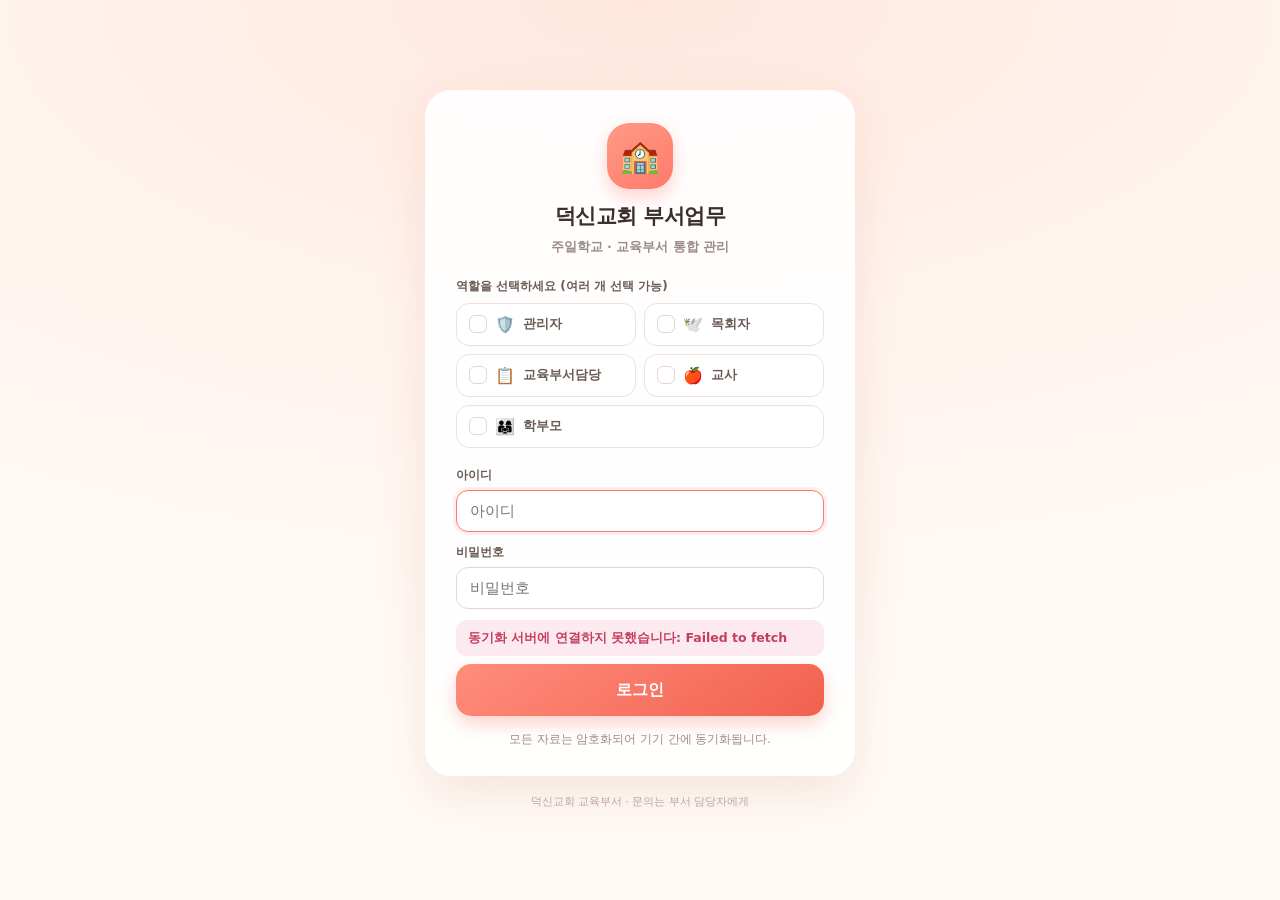
==== edu/index.html @ bff63a66 "덕신교회 부서업무 웹앱(/edu) 추가 — 5개 역할·출석·주일보고·알림장·구글 시트 암호화 동기화" ====
<!doctype html>
<html lang="ko">
<head>
<meta charset="utf-8">
<meta name="viewport" content="width=device-width, initial-scale=1, viewport-fit=cover, maximum-scale=5">
<meta name="theme-color" content="#fff4ee">
<meta name="description" content="덕신교회 주일학교·교육부서 통합 관리 — 출석, 주일보고, 알림장, 부서 일정">
<meta name="apple-mobile-web-app-capable" content="yes">
<meta name="apple-mobile-web-app-status-bar-style" content="default">
<meta name="apple-mobile-web-app-title" content="덕신교회 부서업무">
<title>덕신교회 부서업무</title>
<link rel="manifest" href="manifest.json">
<link rel="icon" href="icons/favicon-32.png" sizes="32x32">
<link rel="apple-touch-icon" href="icons/apple-touch-icon.png">
<link rel="stylesheet" href="style.css">
</head>
<body>
<div id="root"></div>
<div id="modalRoot" style="display:none"></div>
<div id="toastWrap"></div>
<script>window.__EDU_SYNC_URL__ = 'https://script.google.com/macros/s/AKfycbx6LAfuhJ_TnfcWdbBiyYJFxmAkyymAB3pSGFXQozoBGJNsmBZpGsM1NhG3ME5XgTzm/exec';</script>
<script src="core.js"></script>
<script src="ui.js"></script>
<script src="app.js"></script>
</body>
</html>
---- edu/style.css ----
/* 덕신교회 부서업무 — 화면 스타일 (따뜻하고 친근한 톤) */
:root {
  --coral: #ff7a6b;
  --coral-d: #f2604f;
  --coral-s: #ffe9e3;
  --peach: #fff4ee;
  --cream: #fffaf6;
  --ink: #3a2f2b;
  --ink2: #6b5b54;
  --muted: #9a8c85;
  --line: #f0e2da;
  --line2: #e7d6cc;
  --white: #fff;
  --mint: #3fae7a;
  --mint-s: #e7f7ee;
  --sky: #4a8fd4;
  --sky-s: #e8f2fc;
  --amber: #e0a12b;
  --amber-s: #fdf3dd;
  --violet: #8b6fd4;
  --violet-s: #f0ebfc;
  --rose: #e05a7a;
  --rose-s: #fdeaf0;
  --shadow: 0 6px 20px rgba(190, 120, 95, .10);
  --shadow-s: 0 2px 8px rgba(190, 120, 95, .08);
  --r: 18px;
  --r-s: 12px;
  --safe-b: env(safe-area-inset-bottom, 0px);
}

* { box-sizing: border-box; -webkit-tap-highlight-color: transparent; }
html, body { margin: 0; padding: 0; }
body {
  font-family: 'Pretendard', -apple-system, BlinkMacSystemFont, 'Apple SD Gothic Neo', 'Malgun Gothic', 'Noto Sans KR', system-ui, sans-serif;
  background: var(--cream);
  color: var(--ink);
  font-size: 15px;
  line-height: 1.5;
  -webkit-font-smoothing: antialiased;
  word-break: keep-all;
}
button, input, select, textarea { font-family: inherit; font-size: inherit; color: inherit; }
button { cursor: pointer; border: 0; background: none; }
a { color: var(--coral-d); }
h1, h2, h3, h4 { margin: 0; font-weight: 800; letter-spacing: -.3px; }
input, select, textarea {
  width: 100%; border: 1.5px solid var(--line2); border-radius: 12px; background: #fff;
  padding: 11px 13px; font-size: 15px; outline: none; transition: .15s;
}
input:focus, select:focus, textarea:focus { border-color: var(--coral); box-shadow: 0 0 0 3px rgba(255, 122, 107, .12); }
textarea { resize: vertical; min-height: 78px; line-height: 1.6; }
select { appearance: none; background-image: url("data:image/svg+xml,%3Csvg xmlns='http://www.w3.org/2000/svg' width='12' height='8'%3E%3Cpath d='M1 1l5 5 5-5' stroke='%239a8c85' stroke-width='1.8' fill='none' stroke-linecap='round'/%3E%3C/svg%3E"); background-repeat: no-repeat; background-position: right 13px center; padding-right: 34px; }

/* ---------- 로그인 ---------- */
.login-wrap {
  min-height: 100vh; min-height: 100dvh; display: flex; flex-direction: column; align-items: center; justify-content: center;
  padding: 28px 18px calc(28px + var(--safe-b));
  background: radial-gradient(120% 80% at 50% 0%, #ffe7dd 0%, #fff4ee 45%, #fffaf6 100%);
}
.login-card {
  width: 100%; max-width: 430px; background: rgba(255, 255, 255, .92); border-radius: 26px;
  box-shadow: 0 18px 50px rgba(196, 118, 92, .16); padding: 26px 22px 22px; border: 1px solid #fff;
}
.login-brand { text-align: center; margin-bottom: 20px; }
.login-logo {
  width: 66px; height: 66px; border-radius: 22px; margin: 0 auto 12px; display: grid; place-items: center;
  background: linear-gradient(145deg, #ff9a86, #ff7a6b); color: #fff; font-size: 32px;
  box-shadow: 0 8px 18px rgba(255, 122, 107, .32);
}
.login-brand h1 { font-size: 21px; letter-spacing: -.6px; }
.login-brand p { margin: 5px 0 0; font-size: 12.8px; color: var(--muted); font-weight: 600; }
.role-pick { margin: 16px 0 18px; }
.role-pick .lbl { font-size: 12px; font-weight: 800; color: var(--ink2); margin-bottom: 8px; display: block; }
.role-grid { display: grid; grid-template-columns: repeat(2, 1fr); gap: 8px; }
.role-opt {
  display: flex; align-items: center; gap: 8px; padding: 11px 12px; border-radius: 13px;
  border: 1.6px solid var(--line); background: #fff; font-size: 13px; font-weight: 700; color: var(--ink2);
  transition: .14s;
}
.role-opt .ck {
  width: 18px; height: 18px; border-radius: 6px; border: 1.8px solid var(--line2); display: grid; place-items: center;
  font-size: 11px; color: transparent; flex: 0 0 auto; background: #fff;
}
.role-opt .em { font-size: 16px; }
.role-opt.on { border-color: var(--coral); background: var(--coral-s); color: var(--coral-d); }
.role-opt.on .ck { background: var(--coral); border-color: var(--coral); color: #fff; }
.role-opt:last-child:nth-child(odd) { grid-column: span 2; }
.login-field { margin-bottom: 11px; position: relative; }
.login-field label { font-size: 12px; font-weight: 800; color: var(--ink2); display: block; margin-bottom: 6px; }
.login-btn {
  width: 100%; height: 52px; margin-top: 8px; border-radius: 15px; font-size: 16px; font-weight: 800; color: #fff;
  background: linear-gradient(145deg, #ff8d7c, #f2604f); box-shadow: 0 8px 18px rgba(242, 96, 79, .28);
  transition: .15s;
}
.login-btn:active { transform: translateY(1px); }
.login-btn[disabled] { opacity: .65; }
.login-note { margin-top: 14px; font-size: 11.5px; color: var(--muted); text-align: center; line-height: 1.6; }
.login-err {
  margin-top: 10px; background: var(--rose-s); color: #c33e5f; border-radius: 11px; padding: 9px 12px;
  font-size: 12.5px; font-weight: 700; display: none;
}
.login-err.show { display: block; }
.login-foot { margin-top: 18px; font-size: 11px; color: #b9a9a1; text-align: center; }

/* ---------- 앱 껍데기 ---------- */
.app { min-height: 100vh; min-height: 100dvh; display: flex; flex-direction: column; background: var(--cream); }
.appbar {
  position: sticky; top: 0; z-index: 40; background: rgba(255, 250, 246, .94); backdrop-filter: blur(12px);
  border-bottom: 1px solid var(--line); padding: 10px 14px; display: flex; align-items: center; gap: 10px;
  padding-top: calc(10px + env(safe-area-inset-top, 0px));
}
.appbar .mark {
  width: 34px; height: 34px; border-radius: 11px; display: grid; place-items: center; font-size: 17px;
  background: linear-gradient(145deg, #ff9a86, #ff7a6b); color: #fff; flex: 0 0 auto;
}
.appbar .who { min-width: 0; flex: 1; }
.appbar .who b { display: block; font-size: 14.5px; letter-spacing: -.3px; white-space: nowrap; overflow: hidden; text-overflow: ellipsis; }
.appbar .who span { display: block; font-size: 11px; color: var(--muted); font-weight: 600; white-space: nowrap; overflow: hidden; text-overflow: ellipsis; }
.role-switch {
  display: inline-flex; align-items: center; gap: 5px; height: 34px; padding: 0 11px; border-radius: 11px;
  background: var(--coral-s); color: var(--coral-d); font-size: 12.5px; font-weight: 800; border: 1px solid #ffd3c8;
  white-space: nowrap; max-width: 42vw; overflow: hidden;
}
.icon-btn { width: 34px; height: 34px; border-radius: 11px; display: grid; place-items: center; font-size: 16px; background: #fff; border: 1px solid var(--line); }
.sync-dot { display: inline-flex; align-items: center; gap: 4px; font-size: 10.5px; font-weight: 700; color: var(--muted); white-space: nowrap; }
.sync-dot i { width: 7px; height: 7px; border-radius: 50%; background: #cfc3bc; display: block; }
.sync-dot span { display: none; }
.sync-dot.saved i { background: var(--mint); }
.sync-dot.saving i { background: var(--amber); animation: pulse 1s infinite; }
.sync-dot.error i { background: var(--rose); }
.sync-dot.off i { background: #cfc3bc; }
@keyframes pulse { 0%, 100% { opacity: 1; } 50% { opacity: .25; } }

.tabs {
  position: sticky; top: 0; z-index: 30; display: flex; gap: 6px; overflow-x: auto; scrollbar-width: none;
  padding: 9px 12px; background: rgba(255, 250, 246, .96); backdrop-filter: blur(10px); border-bottom: 1px solid var(--line);
}
.tabs::-webkit-scrollbar { display: none; }
.tabs button {
  flex: 0 0 auto; height: 36px; padding: 0 13px; border-radius: 11px; font-size: 13px; font-weight: 700;
  color: var(--ink2); background: #fff; border: 1.4px solid var(--line); display: inline-flex; align-items: center; gap: 5px;
  white-space: nowrap;
}
.tabs button.on { background: var(--ink); color: #fff; border-color: var(--ink); }
.tabs button .bdg { background: var(--rose); color: #fff; border-radius: 999px; font-size: 10px; padding: 1px 5px; font-weight: 800; }

.main { flex: 1; padding: 14px 14px calc(28px + var(--safe-b)); max-width: 980px; width: 100%; margin: 0 auto; }
.main.narrow { max-width: 720px; }

/* ---------- 공통 조각 ---------- */
.page-head { display: flex; align-items: flex-end; gap: 10px; margin: 4px 2px 12px; }
.page-head h2 { font-size: 19px; letter-spacing: -.5px; }
.page-head p { margin: 2px 0 0; font-size: 12px; color: var(--muted); font-weight: 600; }
.page-head .sp { flex: 1; }
.card { background: #fff; border: 1px solid var(--line); border-radius: var(--r); box-shadow: var(--shadow-s); padding: 15px; margin-bottom: 12px; }
.card.flat { box-shadow: none; }
.card h3 { font-size: 14.5px; margin-bottom: 10px; display: flex; align-items: center; gap: 6px; }
.card h3 .sp { flex: 1; }
.card h3 small { font-weight: 700; color: var(--muted); font-size: 11.5px; }
.sect-title { font-size: 12px; font-weight: 800; color: var(--muted); margin: 18px 4px 8px; letter-spacing: .2px; }
.btn {
  display: inline-flex; align-items: center; justify-content: center; gap: 6px; height: 42px; padding: 0 16px;
  border-radius: 12px; font-size: 13.5px; font-weight: 800; background: #fff; border: 1.4px solid var(--line2); color: var(--ink);
  transition: .14s; white-space: nowrap;
}
.btn:active { transform: translateY(1px); }
.btn.primary { background: linear-gradient(145deg, #ff8d7c, #f2604f); color: #fff; border-color: transparent; box-shadow: 0 5px 14px rgba(242, 96, 79, .22); }
.btn.dark { background: var(--ink); color: #fff; border-color: var(--ink); }
.btn.mint { background: var(--mint-s); color: #2c7d59; border-color: #cdeada; }
.btn.ghost { background: transparent; }
.btn.sm { height: 34px; padding: 0 11px; font-size: 12.5px; border-radius: 10px; }
.btn.block { width: 100%; }
.btn[disabled] { opacity: .55; }
.row { display: flex; gap: 8px; align-items: center; }
.row.wrap { flex-wrap: wrap; }
.row .sp { flex: 1; }
.chip {
  display: inline-flex; align-items: center; gap: 4px; height: 25px; padding: 0 9px; border-radius: 999px;
  font-size: 11.5px; font-weight: 800; background: var(--peach); color: var(--ink2); border: 1px solid var(--line);
  white-space: nowrap;
}
.chip.coral { background: var(--coral-s); color: var(--coral-d); border-color: #ffd3c8; }
.chip.mint { background: var(--mint-s); color: #2c7d59; border-color: #cdeada; }
.chip.sky { background: var(--sky-s); color: #2f6ea8; border-color: #cfe4f7; }
.chip.amber { background: var(--amber-s); color: #a7741a; border-color: #f3e2b8; }
.chip.violet { background: var(--violet-s); color: #6647b8; border-color: #ded3f7; }
.chip.rose { background: var(--rose-s); color: #c33e5f; border-color: #f7d3de; }
.chip.gray { background: #f4efec; color: var(--muted); }
.chip.big { height: 30px; padding: 0 12px; font-size: 12.5px; }
.stat-grid { display: grid; grid-template-columns: repeat(4, 1fr); gap: 8px; }
.stat { background: #fff; border: 1px solid var(--line); border-radius: 14px; padding: 11px 8px; text-align: center; box-shadow: var(--shadow-s); }
.stat b { display: block; font-size: 20px; letter-spacing: -.6px; }
.stat span { display: block; font-size: 11px; color: var(--muted); font-weight: 700; margin-top: 1px; }
.stat.present b { color: var(--mint); }
.stat.absent b { color: var(--rose); }
.stat.enroll b { color: var(--ink); }
.stat.new b { color: var(--amber); }
.tile-grid { display: grid; grid-template-columns: repeat(auto-fill, minmax(150px, 1fr)); gap: 9px; }
.tile {
  text-align: left; background: #fff; border: 1px solid var(--line); border-radius: 15px; padding: 13px;
  box-shadow: var(--shadow-s); display: flex; gap: 10px; align-items: center; transition: .14s;
}
.tile:active { transform: scale(.99); }
.tile .ic { width: 38px; height: 38px; border-radius: 12px; display: grid; place-items: center; font-size: 19px; background: var(--peach); flex: 0 0 auto; }
.tile b { display: block; font-size: 13.5px; letter-spacing: -.3px; }
.tile span { display: block; font-size: 11px; color: var(--muted); font-weight: 600; }
.list { display: flex; flex-direction: column; gap: 8px; }
.item {
  display: flex; align-items: center; gap: 10px; background: #fff; border: 1px solid var(--line);
  border-radius: 14px; padding: 12px 13px; box-shadow: var(--shadow-s); text-align: left; width: 100%;
}
.item:active { background: #fffdfb; }
.item .av {
  width: 36px; height: 36px; border-radius: 50%; display: grid; place-items: center; font-size: 14px; font-weight: 800;
  background: var(--peach); color: var(--coral-d); flex: 0 0 auto;
}
.item .tx { min-width: 0; flex: 1; }
.item .tx b { display: block; font-size: 14px; letter-spacing: -.3px; white-space: nowrap; overflow: hidden; text-overflow: ellipsis; }
.item .tx span { display: block; font-size: 11.5px; color: var(--muted); font-weight: 600; white-space: nowrap; overflow: hidden; text-overflow: ellipsis; }
.item .rt { display: flex; align-items: center; gap: 6px; flex: 0 0 auto; }
.empty { text-align: center; padding: 34px 16px; color: var(--muted); font-size: 13px; font-weight: 600; }
.empty .em { font-size: 30px; display: block; margin-bottom: 8px; opacity: .8; }
.seg { display: inline-flex; background: #f4efec; border-radius: 11px; padding: 3px; gap: 2px; }
.seg button { height: 30px; padding: 0 10px; border-radius: 9px; font-size: 12px; font-weight: 800; color: var(--ink2); white-space: nowrap; }
.seg button.on { background: #fff; color: var(--ink); box-shadow: 0 1px 4px rgba(150, 100, 80, .14); }
.seg button.on.present { color: var(--mint); }
.seg button.on.absent { color: var(--rose); }
.seg button.on.excused { color: var(--amber); }
.field { margin-bottom: 11px; }
.field label { display: block; font-size: 11.5px; font-weight: 800; color: var(--ink2); margin-bottom: 5px; }
.field .hint { font-size: 11px; color: var(--muted); margin-top: 4px; }
.grid2 { display: grid; grid-template-columns: 1fr 1fr; gap: 8px; }
.grid3 { display: grid; grid-template-columns: repeat(3, 1fr); gap: 8px; }
.divider { height: 1px; background: var(--line); margin: 12px 0; }
.muted { color: var(--muted); font-size: 12px; font-weight: 600; }
.pre { white-space: pre-wrap; line-height: 1.65; font-size: 14px; }
.notice-body { background: var(--peach); border-radius: 13px; padding: 13px; margin-top: 8px; }
.banner {
  display: flex; gap: 10px; align-items: center; padding: 12px 13px; border-radius: 14px; font-size: 12.5px; font-weight: 700;
  background: var(--amber-s); color: #8a6114; border: 1px solid #f3e2b8; margin-bottom: 12px; line-height: 1.5;
}
.banner.coral { background: var(--coral-s); color: #c14a3b; border-color: #ffd3c8; }
.banner.mint { background: var(--mint-s); color: #2c7d59; border-color: #cdeada; }
.banner.sky { background: var(--sky-s); color: #2f6ea8; border-color: #cfe4f7; }
.daybar { display: flex; gap: 6px; align-items: center; margin-bottom: 11px; }
.daybar input[type=date] { flex: 1; text-align: center; font-weight: 700; }
.stud-row { display: flex; align-items: center; gap: 9px; padding: 9px 2px; border-bottom: 1px solid var(--line); }
.stud-row:last-child { border-bottom: 0; }
.stud-row .nm { flex: 1; min-width: 0; }
.stud-row .nm b { font-size: 14px; display: block; letter-spacing: -.3px; }
.stud-row .nm span { font-size: 11px; color: var(--muted); font-weight: 600; }
.attend-badge { width: 26px; height: 26px; border-radius: 9px; display: grid; place-items: center; font-size: 12px; font-weight: 800; flex: 0 0 auto; }
.attend-badge.present { background: var(--mint-s); color: #2c7d59; }
.attend-badge.absent { background: var(--rose-s); color: #c33e5f; }
.attend-badge.excused { background: var(--amber-s); color: #a7741a; }
.attend-badge.none { background: #f4efec; color: var(--muted); }
.people-toggle { display: flex; gap: 4px; }
.people-toggle button { width: 34px; height: 31px; border-radius: 9px; font-size: 12px; font-weight: 800; border: 1.4px solid var(--line2); color: var(--muted); background: #fff; }
.people-toggle button.present.on { background: var(--mint); border-color: var(--mint); color: #fff; }
.people-toggle button.absent.on { background: var(--rose); border-color: var(--rose); color: #fff; }
.people-toggle button.excused.on { background: var(--amber); border-color: var(--amber); color: #fff; }
.kv { display: flex; justify-content: space-between; gap: 10px; padding: 7px 0; border-bottom: 1px dashed var(--line); font-size: 13px; }
.kv:last-child { border-bottom: 0; }
.kv span { color: var(--muted); font-weight: 700; flex: 0 0 auto; }
.kv b { text-align: right; font-weight: 700; }

/* 모달 */
.modal-bg {
  position: fixed; inset: 0; z-index: 90; background: rgba(58, 47, 43, .38); backdrop-filter: blur(2px);
  display: flex; align-items: flex-end; justify-content: center; padding: 0;
}
.modal {
  background: var(--cream); width: 100%; max-width: 560px; border-radius: 22px 22px 0 0; padding: 18px 16px calc(18px + var(--safe-b));
  max-height: 92vh; overflow-y: auto; animation: up .18s ease-out;
}
@keyframes up { from { transform: translateY(18px); opacity: .6; } to { transform: none; opacity: 1; } }
.modal-head { display: flex; align-items: center; gap: 8px; margin-bottom: 12px; }
.modal-head h3 { font-size: 16.5px; flex: 1; }
.modal-x { width: 32px; height: 32px; border-radius: 10px; display: grid; place-items: center; background: #fff; border: 1px solid var(--line); font-size: 15px; }

/* 토스트 */
#toastWrap { position: fixed; left: 0; right: 0; bottom: calc(18px + var(--safe-b)); z-index: 200; display: flex; flex-direction: column; align-items: center; gap: 6px; pointer-events: none; padding: 0 16px; }
.toast {
  background: rgba(58, 47, 43, .94); color: #fff; padding: 10px 15px; border-radius: 12px; font-size: 13px; font-weight: 700;
  box-shadow: 0 8px 22px rgba(0, 0, 0, .2); max-width: 92vw; animation: up .16s ease-out;
}
.toast.ok { background: #2c7d59; }
.toast.err { background: #c33e5f; }

/* 테이블 */
.tbl { width: 100%; border-collapse: collapse; font-size: 12.5px; }
.tbl th, .tbl td { padding: 8px 6px; border-bottom: 1px solid var(--line); text-align: left; }
.tbl th { color: var(--muted); font-size: 11px; font-weight: 800; }
.tbl td.num { text-align: right; font-variant-numeric: tabular-nums; }

/* 인쇄 (주일보고) */
@media print {
  .appbar, .tabs, .no-print, .btn { display: none !important; }
  .main { padding: 0; max-width: none; }
  .card { box-shadow: none; border: 1px solid #ccc; }
  body { background: #fff; }
}

@media (min-width: 720px) {
  .main { padding: 18px 20px 40px; }
  .stat b { font-size: 23px; }
  .login-card { padding: 32px 30px 26px; }
  .modal-bg { align-items: center; }
  .modal { border-radius: 22px; }
}
@media (max-width: 380px) {
  .role-grid { grid-template-columns: 1fr; }
  .stat-grid { grid-template-columns: repeat(2, 1fr); }
}
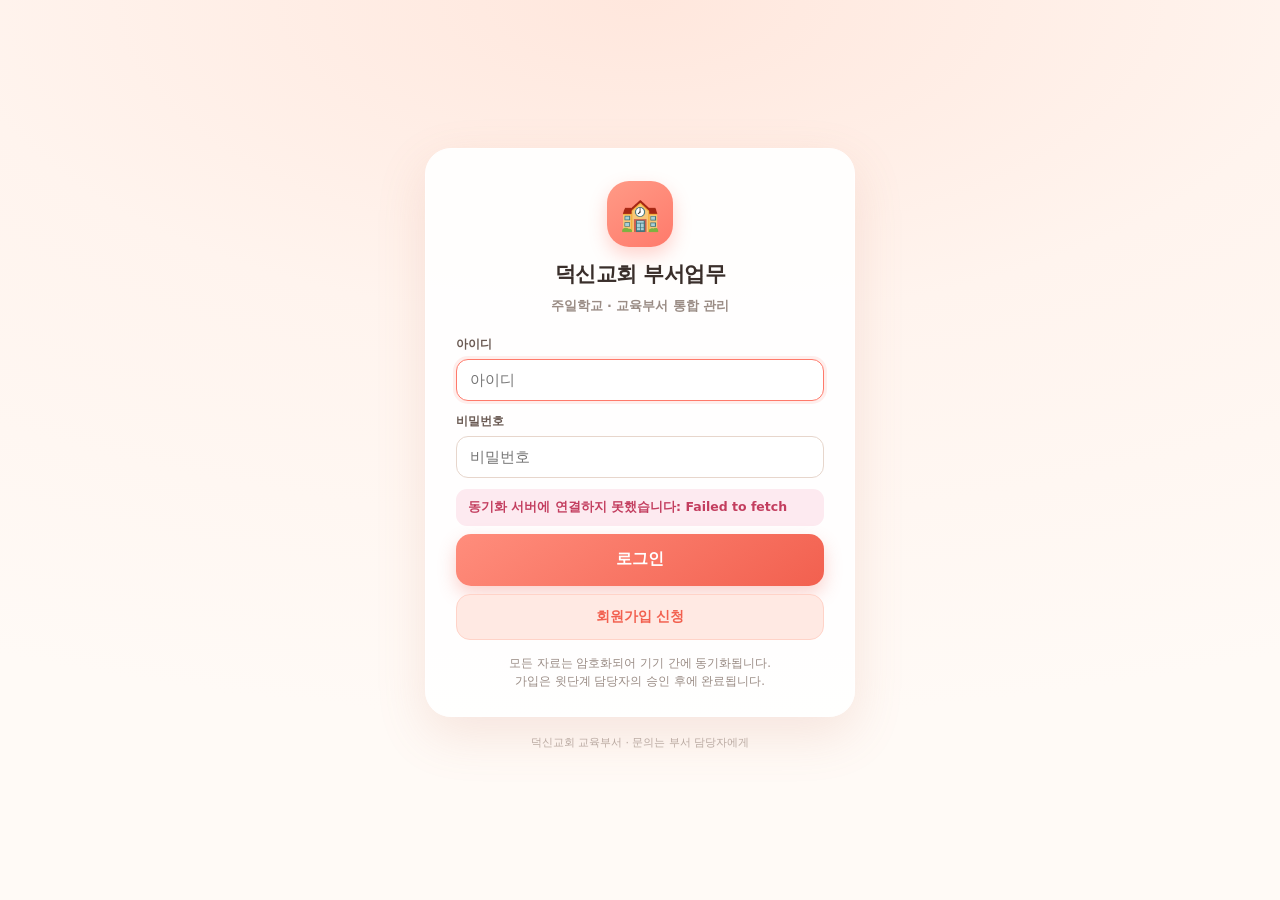
==== commit ebad9d4a: "부서업무 v2: 계층형 회원가입·승인(열쇠 전달), 월별계획표·한글(.hwpx) 자동 반영, 회계·영수증·주일보고 수입 연계, 출석통계·결석 사유" ====
--- a/edu/index.html
+++ b/edu/index.html
@@ -19,8 +19,18 @@
 <div id="modalRoot" style="display:none"></div>
 <div id="toastWrap"></div>
 <script>window.__EDU_SYNC_URL__ = 'https://script.google.com/macros/s/AKfycbx6LAfuhJ_TnfcWdbBiyYJFxmAkyymAB3pSGFXQozoBGJNsmBZpGsM1NhG3ME5XgTzm/exec';</script>
+<script src="jszip.min.js"></script>
 <script src="core.js"></script>
 <script src="ui.js"></script>
+<script src="features.js"></script>
 <script src="app.js"></script>
+<script>
+/* 오프라인·APK 캐시 (홈 화면/웹뷰에서도 열리도록) */
+if ('serviceWorker' in navigator && location.protocol === 'https:') {
+  window.addEventListener('load', function () {
+    navigator.serviceWorker.register('sw.js').catch(function () { });
+  });
+}
+</script>
 </body>
 </html>
--- a/edu/style.css
+++ b/edu/style.css
@@ -312,3 +312,50 @@
   .role-grid { grid-template-columns: 1fr; }
   .stat-grid { grid-template-columns: repeat(2, 1fr); }
 }
+
+/* ---------- 회원가입 신청 버튼 (로그인 화면) ---------- */
+.login-signup {
+  width: 100%; height: 46px; margin-top: 8px; border-radius: 14px; font-size: 14px; font-weight: 800;
+  color: var(--coral-d); background: var(--coral-s); border: 1.5px solid #ffd3c8;
+}
+.login-signup:active { transform: translateY(1px); }
+
+/* ---------- 결석 사유 ---------- */
+.reason-line {
+  display: inline-block; margin-top: 3px; font-size: 11px; font-weight: 800; color: #c33e5f;
+  background: var(--rose-s); border: 1px solid #f7d3de; border-radius: 8px; padding: 1px 7px;
+}
+
+/* ---------- 월 ---------- */
+.month-label { flex: 1; text-align: center; font-weight: 800; font-size: 14.5px; }
+
+/* ---------- 월별계획표 ---------- */
+.plan-table { display: flex; flex-direction: column; gap: 8px; }
+.plan-week { display: flex; gap: 10px; background: #fff; border: 1px solid var(--line); border-radius: 14px; padding: 10px 12px; box-shadow: var(--shadow-s); }
+.plan-wnum { flex: 0 0 44px; font-size: 11.5px; font-weight: 800; color: var(--coral-d); padding-top: 3px; }
+.plan-wbody { flex: 1; min-width: 0; display: flex; flex-direction: column; gap: 6px; }
+.plan-empty { color: #cfc3bc; font-size: 12px; font-weight: 700; padding: 2px 0; }
+.plan-row { display: flex; align-items: flex-start; gap: 6px; padding: 3px 0; border-bottom: 1px dashed var(--line); }
+.plan-row:last-child { border-bottom: 0; }
+.plan-date { flex: 0 0 auto; font-size: 11.5px; font-weight: 800; color: var(--ink2); background: var(--peach); border-radius: 8px; padding: 2px 6px; }
+.plan-title { flex: 1; min-width: 0; text-align: left; }
+.plan-title b { display: block; font-size: 13.5px; letter-spacing: -.3px; }
+.plan-title span { display: block; font-size: 11px; color: var(--muted); font-weight: 600; }
+.plan-del { flex: 0 0 auto; width: 24px; height: 24px; border-radius: 8px; color: var(--muted); font-size: 12px; background: #f7f2ef; }
+
+/* ---------- 회계 ---------- */
+.led-item .tx { cursor: pointer; }
+.receipt-thumb { display: block; max-width: 100%; border-radius: 10px; margin-top: 8px; border: 1px solid var(--line2); }
+.tbl-wrap { overflow-x: auto; margin: 0 -4px; }
+.tbl-wrap .tbl { min-width: 420px; }
+
+/* ---------- 출석통계 막대 ---------- */
+.bar-row { display: flex; align-items: center; gap: 8px; padding: 5px 0; }
+.bar-lb { flex: 0 0 74px; font-size: 11.5px; font-weight: 800; color: var(--ink2); }
+.bar-track { flex: 1; height: 10px; background: #f4efec; border-radius: 999px; overflow: hidden; }
+.bar-track i { display: block; height: 100%; border-radius: 999px; }
+.bar-track i.good { background: var(--mint); }
+.bar-track i.mid { background: var(--amber); }
+.bar-track i.low { background: var(--rose); }
+.bar-val { flex: 0 0 86px; text-align: right; font-size: 11.5px; font-weight: 800; }
+.bar-val small { color: var(--muted); font-weight: 600; }
